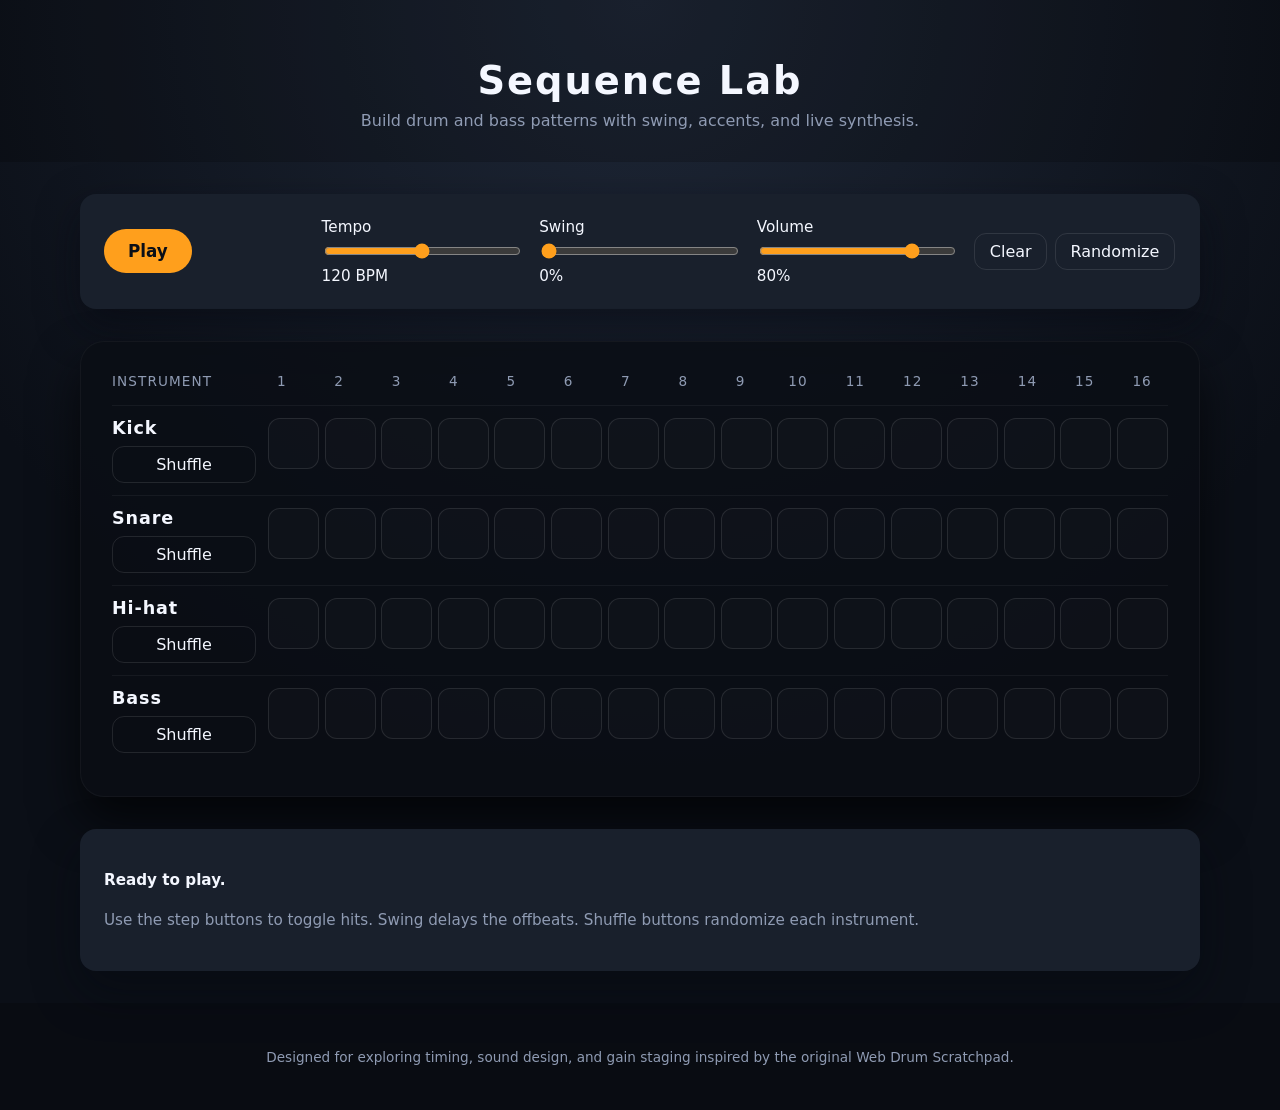
==== sequence-lab/sequencer.html @ 1fff7b7a "Restore scratchpad and move Sequence Lab assets" ====
<!DOCTYPE html>
<html lang="en">
<head>
  <meta charset="UTF-8" />
  <meta name="viewport" content="width=device-width, initial-scale=1.0" />
  <title>Sequence Lab</title>
  <link rel="stylesheet" href="sequencer.css" />
</head>
<body>
  <header class="app-header">
    <h1>Sequence Lab</h1>
    <p class="tagline">Build drum and bass patterns with swing, accents, and live synthesis.</p>
  </header>

  <main class="app">
    <section class="transport">
      <button id="play-toggle" class="primary">Play</button>
      <label>
        Tempo
        <input type="range" id="tempo" min="60" max="180" value="120" />
        <span id="tempo-display">120 BPM</span>
      </label>
      <label>
        Swing
        <input type="range" id="swing" min="0" max="60" value="0" />
        <span id="swing-display">0%</span>
      </label>
      <label>
        Volume
        <input type="range" id="volume" min="0" max="100" value="80" />
        <span id="volume-display">80%</span>
      </label>
      <div class="transport-buttons">
        <button id="clear-pattern">Clear</button>
        <button id="randomize-pattern">Randomize</button>
      </div>
    </section>

    <section class="sequence-grid" aria-label="Step sequencer grid">
      <div class="grid-header">
        <span class="row-label">Instrument</span>
        <div class="step-labels" aria-hidden="true">
          <span>1</span><span>2</span><span>3</span><span>4</span>
          <span>5</span><span>6</span><span>7</span><span>8</span>
          <span>9</span><span>10</span><span>11</span><span>12</span>
          <span>13</span><span>14</span><span>15</span><span>16</span>
        </div>
      </div>

      <div class="row" data-instrument="kick">
        <div class="row-header">
          <h2>Kick</h2>
          <button class="row-randomize" data-target="kick">Shuffle</button>
        </div>
        <div class="steps"></div>
      </div>

      <div class="row" data-instrument="snare">
        <div class="row-header">
          <h2>Snare</h2>
          <button class="row-randomize" data-target="snare">Shuffle</button>
        </div>
        <div class="steps"></div>
      </div>

      <div class="row" data-instrument="hihat">
        <div class="row-header">
          <h2>Hi-hat</h2>
          <button class="row-randomize" data-target="hihat">Shuffle</button>
        </div>
        <div class="steps"></div>
      </div>

      <div class="row" data-instrument="bass">
        <div class="row-header">
          <h2>Bass</h2>
          <button class="row-randomize" data-target="bass">Shuffle</button>
        </div>
        <div class="steps"></div>
      </div>
    </section>

    <section class="performance" aria-live="polite">
      <p id="status">Ready to play.</p>
      <p>Use the step buttons to toggle hits. Swing delays the offbeats. Shuffle buttons randomize each instrument.</p>
    </section>
  </main>

  <footer class="app-footer">
    <p>Designed for exploring timing, sound design, and gain staging inspired by the original Web Drum Scratchpad.</p>
  </footer>

  <script src="sequencer.js"></script>
</body>
</html>
---- sequence-lab/sequencer.css ----
:root {
  color-scheme: light dark;
  --bg: #10131a;
  --panel: #19202c;
  --accent: #ff9f1c;
  --accent-soft: rgba(255, 159, 28, 0.15);
  --text: #f4f7ff;
  --muted: #8f9bb3;
  --grid-border: rgba(255, 255, 255, 0.1);
  font-family: "Inter", system-ui, -apple-system, BlinkMacSystemFont, "Segoe UI", sans-serif;
}

body {
  background: radial-gradient(circle at top, #1f2838 0%, #0b0f17 60%);
  color: var(--text);
  margin: 0;
  min-height: 100vh;
  display: flex;
  flex-direction: column;
}

.app-header,
.app-footer {
  text-align: center;
  padding: 2rem 1.5rem;
  background: rgba(0, 0, 0, 0.2);
}

.app-header h1 {
  margin-bottom: 0.5rem;
  font-size: clamp(2rem, 3vw, 3rem);
  letter-spacing: 0.05em;
}

.app-header .tagline {
  color: var(--muted);
  max-width: 48rem;
  margin: 0 auto;
}

.app {
  flex: 1;
  max-width: 70rem;
  width: 100%;
  margin: 0 auto;
  padding: 2rem clamp(1rem, 4vw, 3rem);
  display: grid;
  gap: 2rem;
}

.transport {
  display: grid;
  grid-template-columns: repeat(auto-fit, minmax(12rem, 1fr));
  gap: 1rem;
  align-items: center;
  background: var(--panel);
  padding: 1.5rem;
  border-radius: 1rem;
  box-shadow: 0 1rem 2.5rem rgba(5, 8, 15, 0.5);
}

.transport label {
  display: grid;
  gap: 0.35rem;
  font-size: 0.95rem;
}

.transport input[type="range"] {
  accent-color: var(--accent);
}

.transport button {
  justify-self: start;
}

.transport-buttons {
  display: flex;
  gap: 0.5rem;
  flex-wrap: wrap;
}

.primary {
  background: var(--accent);
  color: #0b0f17;
  border: none;
  padding: 0.75rem 1.5rem;
  border-radius: 999px;
  font-weight: 600;
  font-size: 1.05rem;
  cursor: pointer;
  transition: transform 0.2s ease, box-shadow 0.2s ease;
}

.primary:hover {
  transform: translateY(-1px);
  box-shadow: 0 0.75rem 1.5rem rgba(255, 159, 28, 0.3);
}

button {
  font: inherit;
  background: transparent;
  color: inherit;
  border: 1px solid var(--grid-border);
  border-radius: 0.75rem;
  padding: 0.5rem 0.9rem;
  cursor: pointer;
  transition: background 0.2s ease, color 0.2s ease, transform 0.1s ease;
}

button:hover {
  background: rgba(255, 255, 255, 0.08);
}

.sequence-grid {
  background: rgba(10, 13, 21, 0.85);
  border-radius: 1.5rem;
  padding: clamp(1rem, 4vw, 2rem);
  box-shadow: inset 0 0 0 1px rgba(255, 255, 255, 0.04), 0 1.5rem 3rem rgba(0, 0, 0, 0.65);
}

.grid-header {
  display: grid;
  grid-template-columns: 9rem 1fr;
  align-items: center;
  margin-bottom: 1rem;
  color: var(--muted);
  font-size: 0.85rem;
  letter-spacing: 0.08em;
  text-transform: uppercase;
}

.step-labels {
  display: grid;
  grid-template-columns: repeat(16, minmax(0, 1fr));
  gap: 0.35rem;
  text-align: center;
}

.row {
  display: grid;
  grid-template-columns: 9rem 1fr;
  gap: 0.75rem;
  align-items: start;
  padding: 0.75rem 0;
  border-top: 1px solid rgba(255, 255, 255, 0.05);
}

.row:first-of-type {
  border-top: none;
}

.row-header {
  display: flex;
  flex-direction: column;
  gap: 0.5rem;
}

.row-header h2 {
  margin: 0;
  font-size: 1.1rem;
  letter-spacing: 0.05em;
}

.steps {
  display: grid;
  grid-template-columns: repeat(16, minmax(0, 1fr));
  gap: 0.35rem;
}

.step {
  aspect-ratio: 1 / 1;
  border-radius: 0.75rem;
  border: 1px solid var(--grid-border);
  background: rgba(255, 255, 255, 0.02);
  position: relative;
  overflow: hidden;
  transition: background 0.2s ease, transform 0.1s ease;
}

.step.active {
  background: var(--accent-soft);
  border-color: rgba(255, 159, 28, 0.6);
}

.step.playing::after {
  content: "";
  position: absolute;
  inset: 0;
  border: 2px solid var(--accent);
  border-radius: inherit;
  animation: pulse 0.2s ease;
}

@keyframes pulse {
  from {
    opacity: 0.75;
  }
  to {
    opacity: 0;
  }
}

.performance {
  background: var(--panel);
  padding: 1.5rem;
  border-radius: 1rem;
  box-shadow: 0 1.2rem 3rem rgba(5, 8, 15, 0.45);
  color: var(--muted);
  font-size: 0.95rem;
  line-height: 1.6;
}

.performance p:first-child {
  color: var(--text);
  font-weight: 600;
  margin-bottom: 0.5rem;
}

.app-footer {
  font-size: 0.85rem;
  color: var(--muted);
}

@media (max-width: 900px) {
  .grid-header,
  .row {
    grid-template-columns: 1fr;
  }

  .row-header {
    flex-direction: row;
    align-items: center;
    justify-content: space-between;
  }

  .row-header h2 {
    font-size: 1rem;
  }
}

@media (max-width: 600px) {
  .steps {
    grid-template-columns: repeat(8, minmax(0, 1fr));
  }

  .step-labels {
    grid-template-columns: repeat(8, minmax(0, 1fr));
  }

  .sequence-grid {
    overflow-x: auto;
  }
}
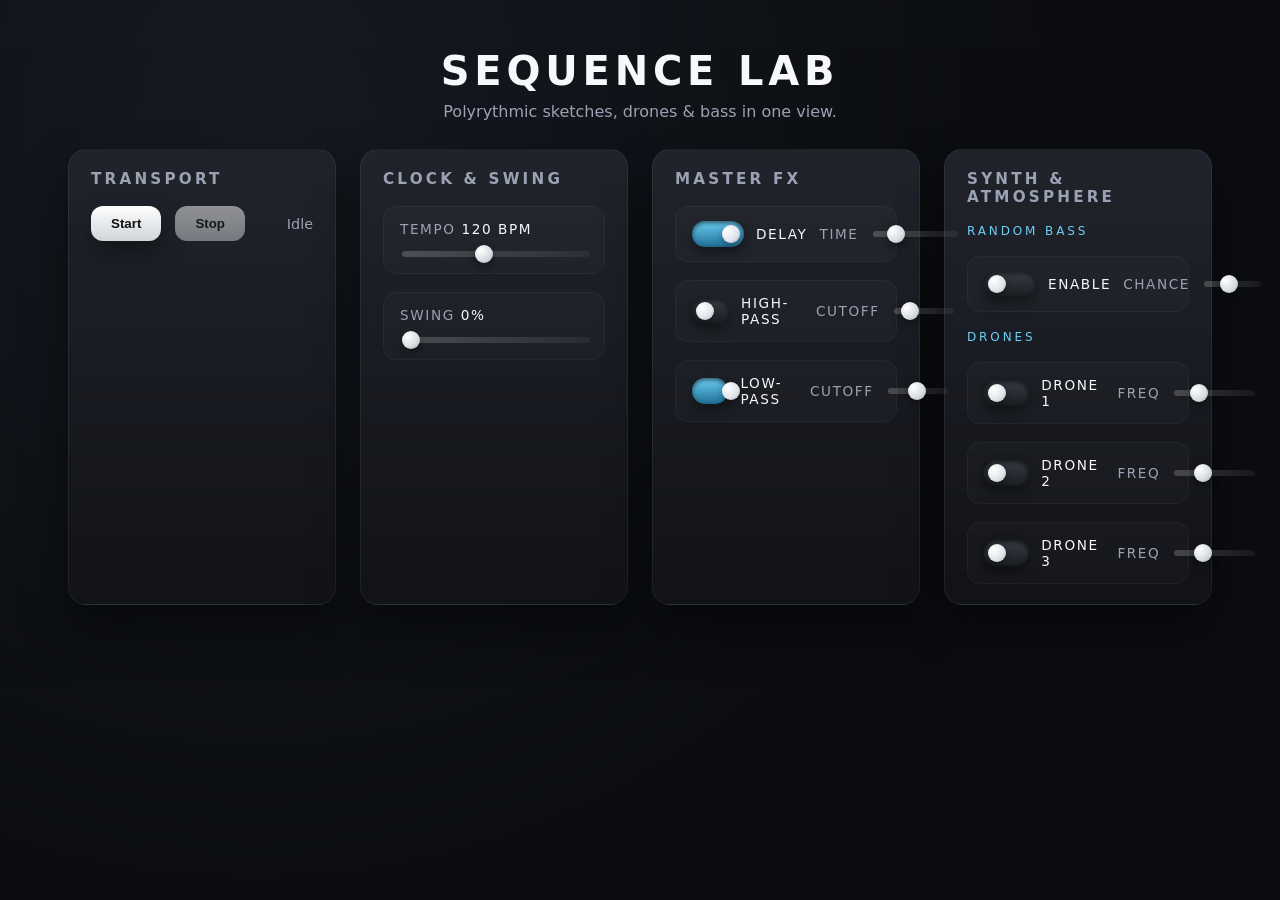
==== commit 52b5517c: "Add synth and effects controls to Sequence Lab" ====
--- a/sequence-lab/sequencer.html
+++ b/sequence-lab/sequencer.html
@@ -1,95 +1,143 @@
 <!DOCTYPE html>
 <html lang="en">
 <head>
-  <meta charset="UTF-8" />
-  <meta name="viewport" content="width=device-width, initial-scale=1.0" />
-  <title>Sequence Lab</title>
+  <meta charset="utf-8" />
+  <meta name="viewport" content="width=device-width, initial-scale=1" />
+  <title>Sequence Lab – Live Set Sketchpad</title>
   <link rel="stylesheet" href="sequencer.css" />
 </head>
 <body>
-  <header class="app-header">
-    <h1>Sequence Lab</h1>
-    <p class="tagline">Build drum and bass patterns with swing, accents, and live synthesis.</p>
-  </header>
+  <main class="layout">
+    <header class="masthead">
+      <div class="brand">Sequence Lab</div>
+      <p class="tagline">Polyrythmic sketches, drones &amp; bass in one view.</p>
+    </header>
 
-  <main class="app">
-    <section class="transport">
-      <button id="play-toggle" class="primary">Play</button>
-      <label>
-        Tempo
-        <input type="range" id="tempo" min="60" max="180" value="120" />
-        <span id="tempo-display">120 BPM</span>
-      </label>
-      <label>
-        Swing
-        <input type="range" id="swing" min="0" max="60" value="0" />
-        <span id="swing-display">0%</span>
-      </label>
-      <label>
-        Volume
-        <input type="range" id="volume" min="0" max="100" value="80" />
-        <span id="volume-display">80%</span>
-      </label>
-      <div class="transport-buttons">
-        <button id="clear-pattern">Clear</button>
-        <button id="randomize-pattern">Randomize</button>
-      </div>
-    </section>
+    <section class="panels">
+      <section class="panel transport" aria-labelledby="transport-title">
+        <h2 id="transport-title">Transport</h2>
+        <div class="transport-controls">
+          <button id="start" class="btn">Start</button>
+          <button id="stop" class="btn" disabled>Stop</button>
+          <div class="status" id="status">Idle</div>
+        </div>
+      </section>
 
-    <section class="sequence-grid" aria-label="Step sequencer grid">
-      <div class="grid-header">
-        <span class="row-label">Instrument</span>
-        <div class="step-labels" aria-hidden="true">
-          <span>1</span><span>2</span><span>3</span><span>4</span>
-          <span>5</span><span>6</span><span>7</span><span>8</span>
-          <span>9</span><span>10</span><span>11</span><span>12</span>
-          <span>13</span><span>14</span><span>15</span><span>16</span>
+      <section class="panel clock" aria-labelledby="clock-title">
+        <h2 id="clock-title">Clock &amp; Swing</h2>
+        <div class="control">
+          <label for="tempo">Tempo <span class="value" id="tempo-value">120 BPM</span></label>
+          <input type="range" id="tempo" min="60" max="200" value="120" />
         </div>
-      </div>
+        <div class="control">
+          <label for="swing">Swing <span class="value" id="swing-value">0%</span></label>
+          <input type="range" id="swing" min="0" max="100" value="0" />
+        </div>
+      </section>
 
-      <div class="row" data-instrument="kick">
-        <div class="row-header">
-          <h2>Kick</h2>
-          <button class="row-randomize" data-target="kick">Shuffle</button>
+      <section class="panel fx" aria-labelledby="fx-title">
+        <h2 id="fx-title">Master FX</h2>
+        <div class="control control--toggle">
+          <label class="toggle">
+            <input type="checkbox" id="delay-toggle" checked />
+            <span class="toggle-visual"></span>
+            <span class="toggle-label">Delay</span>
+          </label>
+          <div class="control-inline">
+            <label for="delay-time">Time</label>
+            <input type="range" id="delay-time" min="80" max="1200" value="320" />
+            <span class="value" id="delay-time-value">320 ms</span>
+          </div>
         </div>
-        <div class="steps"></div>
-      </div>
+        <div class="control control--toggle">
+          <label class="toggle">
+            <input type="checkbox" id="highpass-toggle" />
+            <span class="toggle-visual"></span>
+            <span class="toggle-label">High-pass</span>
+          </label>
+          <div class="control-inline">
+            <label for="highpass-cutoff">Cutoff</label>
+            <input type="range" id="highpass-cutoff" min="20" max="1000" value="200" />
+            <span class="value" id="highpass-cutoff-value">200 Hz</span>
+          </div>
+        </div>
+        <div class="control control--toggle">
+          <label class="toggle">
+            <input type="checkbox" id="lowpass-toggle" checked />
+            <span class="toggle-visual"></span>
+            <span class="toggle-label">Low-pass</span>
+          </label>
+          <div class="control-inline">
+            <label for="lowpass-cutoff">Cutoff</label>
+            <input type="range" id="lowpass-cutoff" min="500" max="12000" value="6000" />
+            <span class="value" id="lowpass-cutoff-value">6,000 Hz</span>
+          </div>
+        </div>
+      </section>
 
-      <div class="row" data-instrument="snare">
-        <div class="row-header">
-          <h2>Snare</h2>
-          <button class="row-randomize" data-target="snare">Shuffle</button>
+      <section class="panel synth" aria-labelledby="synth-title">
+        <h2 id="synth-title">Synth &amp; Atmosphere</h2>
+        <div class="subheading">Random Bass</div>
+        <div class="control control--toggle">
+          <label class="toggle">
+            <input type="checkbox" id="bass-toggle" />
+            <span class="toggle-visual"></span>
+            <span class="toggle-label">Enable</span>
+          </label>
+          <div class="control-inline">
+            <label for="bass-chance">Chance</label>
+            <input type="range" id="bass-chance" min="0" max="100" value="40" />
+            <span class="value" id="bass-chance-value">40%</span>
+          </div>
         </div>
-        <div class="steps"></div>
-      </div>
 
-      <div class="row" data-instrument="hihat">
-        <div class="row-header">
-          <h2>Hi-hat</h2>
-          <button class="row-randomize" data-target="hihat">Shuffle</button>
+        <div class="subheading">Drones</div>
+        <div class="drone" data-drone="1">
+          <div class="control control--toggle">
+            <label class="toggle">
+              <input type="checkbox" id="drone1-toggle" />
+              <span class="toggle-visual"></span>
+              <span class="toggle-label">Drone 1</span>
+            </label>
+            <div class="control-inline">
+              <label for="drone1-frequency">Freq</label>
+              <input type="range" id="drone1-frequency" min="40" max="320" value="110" />
+              <span class="value" id="drone1-frequency-value">110 Hz</span>
+            </div>
+          </div>
         </div>
-        <div class="steps"></div>
-      </div>
-
-      <div class="row" data-instrument="bass">
-        <div class="row-header">
-          <h2>Bass</h2>
-          <button class="row-randomize" data-target="bass">Shuffle</button>
+        <div class="drone" data-drone="2">
+          <div class="control control--toggle">
+            <label class="toggle">
+              <input type="checkbox" id="drone2-toggle" />
+              <span class="toggle-visual"></span>
+              <span class="toggle-label">Drone 2</span>
+            </label>
+            <div class="control-inline">
+              <label for="drone2-frequency">Freq</label>
+              <input type="range" id="drone2-frequency" min="80" max="520" value="220" />
+              <span class="value" id="drone2-frequency-value">220 Hz</span>
+            </div>
+          </div>
         </div>
-        <div class="steps"></div>
-      </div>
-    </section>
-
-    <section class="performance" aria-live="polite">
-      <p id="status">Ready to play.</p>
-      <p>Use the step buttons to toggle hits. Swing delays the offbeats. Shuffle buttons randomize each instrument.</p>
+        <div class="drone" data-drone="3">
+          <div class="control control--toggle">
+            <label class="toggle">
+              <input type="checkbox" id="drone3-toggle" />
+              <span class="toggle-visual"></span>
+              <span class="toggle-label">Drone 3</span>
+            </label>
+            <div class="control-inline">
+              <label for="drone3-frequency">Freq</label>
+              <input type="range" id="drone3-frequency" min="120" max="780" value="330" />
+              <span class="value" id="drone3-frequency-value">330 Hz</span>
+            </div>
+          </div>
+        </div>
+      </section>
     </section>
   </main>
 
-  <footer class="app-footer">
-    <p>Designed for exploring timing, sound design, and gain staging inspired by the original Web Drum Scratchpad.</p>
-  </footer>
-
-  <script src="sequencer.js"></script>
+  <script src="sequencer.js" defer></script>
 </body>
 </html>
--- a/sequence-lab/sequencer.css
+++ b/sequence-lab/sequencer.css
@@ -1,253 +1,263 @@
 :root {
-  color-scheme: light dark;
-  --bg: #10131a;
-  --panel: #19202c;
-  --accent: #ff9f1c;
-  --accent-soft: rgba(255, 159, 28, 0.15);
-  --text: #f4f7ff;
-  --muted: #8f9bb3;
-  --grid-border: rgba(255, 255, 255, 0.1);
-  font-family: "Inter", system-ui, -apple-system, BlinkMacSystemFont, "Segoe UI", sans-serif;
-}
-
+  --bg: #0b0d11;
+  --panel: #1c1f27;
+  --panel-edge: #101218;
+  --text: #f7f8fb;
+  --text-muted: #9aa2b4;
+  --accent: #6dcff6;
+  --accent-strong: #ff8f70;
+  --border: rgba(255, 255, 255, 0.06);
+  --shadow: 0 24px 48px rgba(0, 0, 0, 0.45);
+  --radius: 18px;
+}
+
+* {
+  box-sizing: border-box;
+}
+
+html,
 body {
-  background: radial-gradient(circle at top, #1f2838 0%, #0b0f17 60%);
+  margin: 0;
+  padding: 0;
+  font-family: "Inter", "Segoe UI", system-ui, -apple-system, sans-serif;
   color: var(--text);
+  background: radial-gradient(circle at 20% 10%, #161921 0%, #0b0d11 60%);
+  min-height: 100%;
+}
+
+.layout {
+  max-width: 1200px;
+  margin: 48px auto;
+  padding: 0 28px 80px;
+  display: flex;
+  flex-direction: column;
+  gap: 28px;
+}
+
+.masthead {
+  text-align: center;
+}
+
+.brand {
+  font-size: 2.5rem;
+  font-weight: 700;
+  letter-spacing: 0.3rem;
+  text-transform: uppercase;
+}
+
+.tagline {
+  margin: 8px 0 0;
+  color: var(--text-muted);
+  font-size: 1rem;
+}
+
+.panels {
+  display: grid;
+  grid-template-columns: repeat(auto-fit, minmax(260px, 1fr));
+  gap: 24px;
+}
+
+.panel {
+  background: linear-gradient(180deg, rgba(255, 255, 255, 0.02), rgba(0, 0, 0, 0.4)), var(--panel);
+  border-radius: var(--radius);
+  padding: 20px 22px;
+  box-shadow: var(--shadow);
+  border: 1px solid var(--border);
+  display: flex;
+  flex-direction: column;
+  gap: 18px;
+}
+
+.panel h2 {
   margin: 0;
-  min-height: 100vh;
-  display: flex;
-  flex-direction: column;
-}
-
-.app-header,
-.app-footer {
-  text-align: center;
-  padding: 2rem 1.5rem;
-  background: rgba(0, 0, 0, 0.2);
-}
-
-.app-header h1 {
-  margin-bottom: 0.5rem;
-  font-size: clamp(2rem, 3vw, 3rem);
-  letter-spacing: 0.05em;
-}
-
-.app-header .tagline {
-  color: var(--muted);
-  max-width: 48rem;
-  margin: 0 auto;
-}
-
-.app {
-  flex: 1;
-  max-width: 70rem;
+  font-size: 0.95rem;
+  letter-spacing: 0.2rem;
+  text-transform: uppercase;
+  color: var(--text-muted);
+}
+
+.transport-controls {
+  display: flex;
+  align-items: center;
+  gap: 14px;
+}
+
+.btn {
+  appearance: none;
+  border: none;
+  border-radius: 12px;
+  background: linear-gradient(180deg, #ffffff, #cfd4d8);
+  color: #111;
+  font-weight: 600;
+  padding: 10px 20px;
+  cursor: pointer;
+  box-shadow: 0 12px 24px rgba(0, 0, 0, 0.35);
+  transition: transform 0.15s ease, box-shadow 0.15s ease, opacity 0.2s ease;
+}
+
+.btn:disabled {
+  opacity: 0.5;
+  cursor: not-allowed;
+  box-shadow: none;
+}
+
+.btn:not(:disabled):active {
+  transform: translateY(1px);
+  box-shadow: 0 8px 18px rgba(0, 0, 0, 0.35);
+}
+
+.status {
+  margin-left: auto;
+  font-size: 0.9rem;
+  color: var(--text-muted);
+}
+
+.control {
+  display: flex;
+  flex-direction: column;
+  gap: 12px;
+  background: rgba(255, 255, 255, 0.02);
+  border-radius: 14px;
+  padding: 14px 16px;
+  border: 1px solid rgba(255, 255, 255, 0.04);
+}
+
+.control--toggle {
+  flex-direction: row;
+  align-items: center;
+  justify-content: space-between;
+}
+
+.control-inline {
+  display: grid;
+  grid-template-columns: auto 1fr auto;
+  align-items: center;
+  gap: 12px;
+  min-width: 220px;
+}
+
+.control label {
+  font-size: 0.85rem;
+  text-transform: uppercase;
+  letter-spacing: 0.1rem;
+  color: var(--text-muted);
+}
+
+.value {
+  font-variant-numeric: tabular-nums;
+  color: var(--text);
+  min-width: 72px;
+  text-align: right;
+}
+
+input[type="range"] {
   width: 100%;
-  margin: 0 auto;
-  padding: 2rem clamp(1rem, 4vw, 3rem);
-  display: grid;
-  gap: 2rem;
-}
-
-.transport {
-  display: grid;
-  grid-template-columns: repeat(auto-fit, minmax(12rem, 1fr));
-  gap: 1rem;
-  align-items: center;
-  background: var(--panel);
-  padding: 1.5rem;
-  border-radius: 1rem;
-  box-shadow: 0 1rem 2.5rem rgba(5, 8, 15, 0.5);
-}
-
-.transport label {
-  display: grid;
-  gap: 0.35rem;
-  font-size: 0.95rem;
-}
-
-.transport input[type="range"] {
-  accent-color: var(--accent);
-}
-
-.transport button {
-  justify-self: start;
-}
-
-.transport-buttons {
-  display: flex;
-  gap: 0.5rem;
-  flex-wrap: wrap;
-}
-
-.primary {
-  background: var(--accent);
-  color: #0b0f17;
+  appearance: none;
+  height: 6px;
+  border-radius: 999px;
+  background: linear-gradient(90deg, rgba(255, 255, 255, 0.2), rgba(255, 255, 255, 0.05));
+  outline: none;
+  position: relative;
+}
+
+input[type="range"]::-webkit-slider-thumb {
+  appearance: none;
+  width: 18px;
+  height: 18px;
+  border-radius: 50%;
+  background: radial-gradient(circle at 30% 30%, #fff, #d7dbe0 60%, #a8adb4);
+  box-shadow: 0 4px 10px rgba(0, 0, 0, 0.4);
   border: none;
-  padding: 0.75rem 1.5rem;
+  cursor: pointer;
+}
+
+input[type="range"]::-moz-range-thumb {
+  width: 18px;
+  height: 18px;
+  border-radius: 50%;
+  background: radial-gradient(circle at 30% 30%, #fff, #d7dbe0 60%, #a8adb4);
+  border: none;
+  box-shadow: 0 4px 10px rgba(0, 0, 0, 0.4);
+  cursor: pointer;
+}
+
+.toggle {
+  display: inline-flex;
+  align-items: center;
+  gap: 12px;
+  cursor: pointer;
+  user-select: none;
+  font-size: 0.85rem;
+  text-transform: uppercase;
+  letter-spacing: 0.12rem;
+}
+
+.toggle input {
+  position: absolute;
+  opacity: 0;
+  pointer-events: none;
+}
+
+.toggle-visual {
+  width: 52px;
+  height: 26px;
   border-radius: 999px;
-  font-weight: 600;
-  font-size: 1.05rem;
-  cursor: pointer;
-  transition: transform 0.2s ease, box-shadow 0.2s ease;
-}
-
-.primary:hover {
-  transform: translateY(-1px);
-  box-shadow: 0 0.75rem 1.5rem rgba(255, 159, 28, 0.3);
-}
-
-button {
-  font: inherit;
-  background: transparent;
-  color: inherit;
-  border: 1px solid var(--grid-border);
-  border-radius: 0.75rem;
-  padding: 0.5rem 0.9rem;
-  cursor: pointer;
-  transition: background 0.2s ease, color 0.2s ease, transform 0.1s ease;
-}
-
-button:hover {
-  background: rgba(255, 255, 255, 0.08);
-}
-
-.sequence-grid {
-  background: rgba(10, 13, 21, 0.85);
-  border-radius: 1.5rem;
-  padding: clamp(1rem, 4vw, 2rem);
-  box-shadow: inset 0 0 0 1px rgba(255, 255, 255, 0.04), 0 1.5rem 3rem rgba(0, 0, 0, 0.65);
-}
-
-.grid-header {
-  display: grid;
-  grid-template-columns: 9rem 1fr;
-  align-items: center;
-  margin-bottom: 1rem;
-  color: var(--muted);
-  font-size: 0.85rem;
-  letter-spacing: 0.08em;
-  text-transform: uppercase;
-}
-
-.step-labels {
-  display: grid;
-  grid-template-columns: repeat(16, minmax(0, 1fr));
-  gap: 0.35rem;
-  text-align: center;
-}
-
-.row {
-  display: grid;
-  grid-template-columns: 9rem 1fr;
-  gap: 0.75rem;
-  align-items: start;
-  padding: 0.75rem 0;
-  border-top: 1px solid rgba(255, 255, 255, 0.05);
-}
-
-.row:first-of-type {
-  border-top: none;
-}
-
-.row-header {
-  display: flex;
-  flex-direction: column;
-  gap: 0.5rem;
-}
-
-.row-header h2 {
-  margin: 0;
-  font-size: 1.1rem;
-  letter-spacing: 0.05em;
-}
-
-.steps {
-  display: grid;
-  grid-template-columns: repeat(16, minmax(0, 1fr));
-  gap: 0.35rem;
-}
-
-.step {
-  aspect-ratio: 1 / 1;
-  border-radius: 0.75rem;
-  border: 1px solid var(--grid-border);
-  background: rgba(255, 255, 255, 0.02);
+  background: linear-gradient(180deg, #383c44, #1b1d22);
   position: relative;
-  overflow: hidden;
-  transition: background 0.2s ease, transform 0.1s ease;
-}
-
-.step.active {
-  background: var(--accent-soft);
-  border-color: rgba(255, 159, 28, 0.6);
-}
-
-.step.playing::after {
+  box-shadow: inset 0 2px 4px rgba(0, 0, 0, 0.6), 0 6px 12px rgba(0, 0, 0, 0.35);
+  transition: background 0.2s ease;
+}
+
+.toggle-visual::after {
   content: "";
   position: absolute;
-  inset: 0;
-  border: 2px solid var(--accent);
-  border-radius: inherit;
-  animation: pulse 0.2s ease;
-}
-
-@keyframes pulse {
-  from {
-    opacity: 0.75;
+  top: 4px;
+  left: 4px;
+  width: 18px;
+  height: 18px;
+  border-radius: 50%;
+  background: radial-gradient(circle at 30% 30%, #fff, #e0e3e9 60%, #a8adb4);
+  transition: transform 0.2s ease;
+  box-shadow: 0 3px 8px rgba(0, 0, 0, 0.35);
+}
+
+.toggle input:checked + .toggle-visual {
+  background: linear-gradient(180deg, var(--accent), #1f6f95);
+}
+
+.toggle input:checked + .toggle-visual::after {
+  transform: translateX(26px);
+}
+
+.toggle-label {
+  color: var(--text);
+}
+
+.subheading {
+  font-size: 0.75rem;
+  text-transform: uppercase;
+  letter-spacing: 0.18rem;
+  color: var(--accent);
+}
+
+.drone {
+  display: flex;
+  flex-direction: column;
+  gap: 12px;
+}
+
+@media (max-width: 720px) {
+  .control--toggle {
+    flex-direction: column;
+    align-items: stretch;
   }
-  to {
-    opacity: 0;
+
+  .control-inline {
+    width: 100%;
+    grid-template-columns: auto 1fr;
   }
-}
-
-.performance {
-  background: var(--panel);
-  padding: 1.5rem;
-  border-radius: 1rem;
-  box-shadow: 0 1.2rem 3rem rgba(5, 8, 15, 0.45);
-  color: var(--muted);
-  font-size: 0.95rem;
-  line-height: 1.6;
-}
-
-.performance p:first-child {
-  color: var(--text);
-  font-weight: 600;
-  margin-bottom: 0.5rem;
-}
-
-.app-footer {
-  font-size: 0.85rem;
-  color: var(--muted);
-}
-
-@media (max-width: 900px) {
-  .grid-header,
-  .row {
-    grid-template-columns: 1fr;
+
+  .control-inline .value {
+    justify-self: end;
   }
-
-  .row-header {
-    flex-direction: row;
-    align-items: center;
-    justify-content: space-between;
-  }
-
-  .row-header h2 {
-    font-size: 1rem;
-  }
-}
-
-@media (max-width: 600px) {
-  .steps {
-    grid-template-columns: repeat(8, minmax(0, 1fr));
-  }
-
-  .step-labels {
-    grid-template-columns: repeat(8, minmax(0, 1fr));
-  }
-
-  .sequence-grid {
-    overflow-x: auto;
-  }
-}
+}
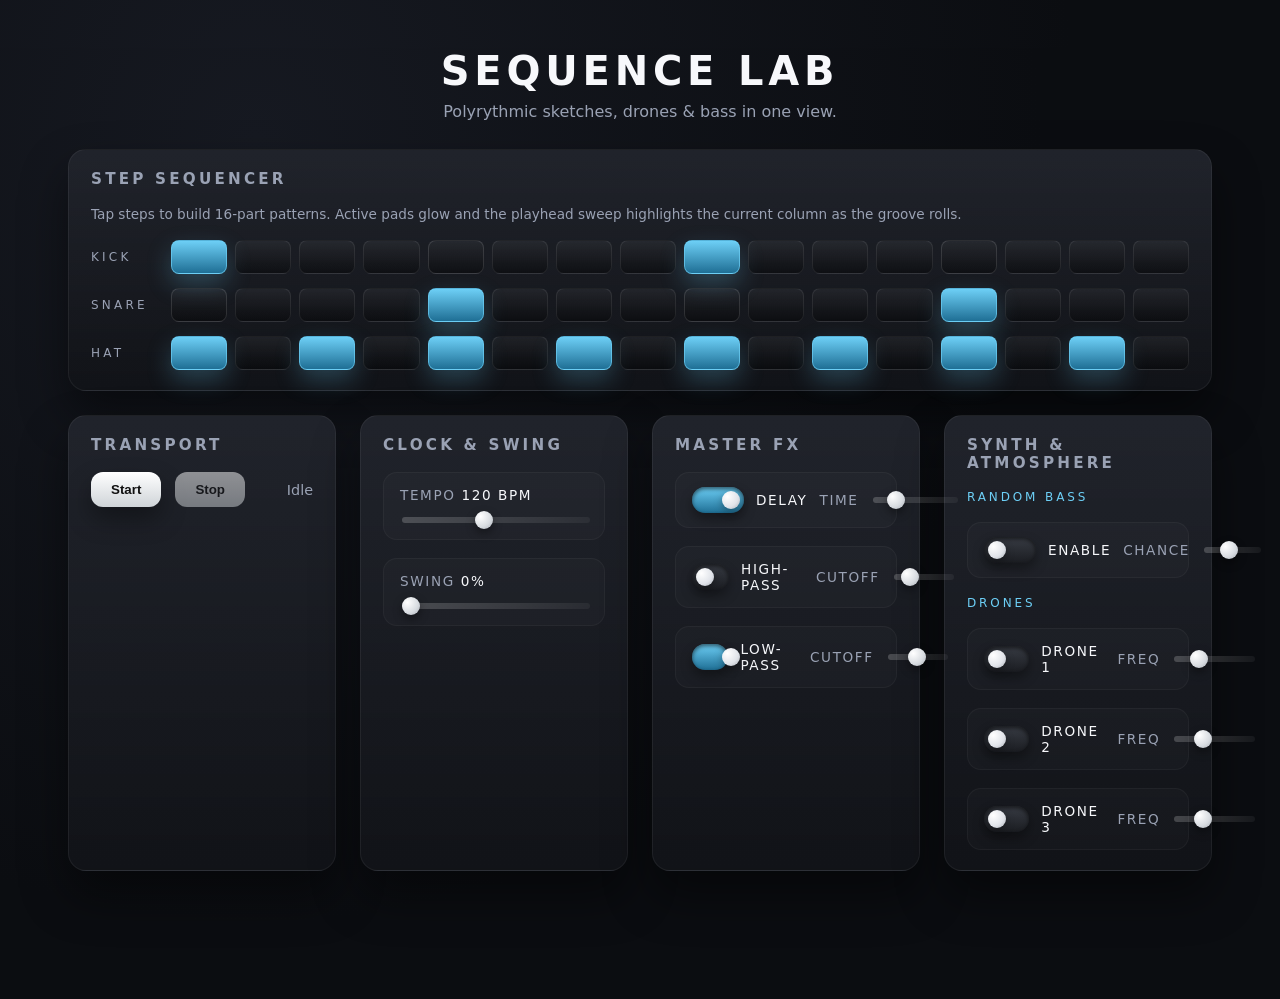
==== commit b92c4807: "Restore sequencer grid and drum voices" ====
--- a/sequence-lab/sequencer.html
+++ b/sequence-lab/sequencer.html
@@ -14,6 +14,15 @@
     </header>
 
     <section class="panels">
+      <section class="panel sequencer" aria-labelledby="sequencer-title">
+        <h2 id="sequencer-title">Step Sequencer</h2>
+        <p class="sequencer-note">
+          Tap steps to build 16-part patterns. Active pads glow and the playhead sweep highlights the
+          current column as the groove rolls.
+        </p>
+        <div class="sequencer-grid" id="sequencer-grid" role="grid" aria-label="16 step sequencer"></div>
+      </section>
+
       <section class="panel transport" aria-labelledby="transport-title">
         <h2 id="transport-title">Transport</h2>
         <div class="transport-controls">
--- a/sequence-lab/sequencer.css
+++ b/sequence-lab/sequencer.css
@@ -68,12 +68,85 @@
   gap: 18px;
 }
 
+.panel.sequencer {
+  grid-column: 1 / -1;
+  gap: 16px;
+}
+
 .panel h2 {
   margin: 0;
   font-size: 0.95rem;
   letter-spacing: 0.2rem;
   text-transform: uppercase;
   color: var(--text-muted);
+}
+
+.sequencer-note {
+  margin: 0;
+  color: var(--text-muted);
+  font-size: 0.85rem;
+  line-height: 1.5;
+}
+
+.sequencer-grid {
+  display: flex;
+  flex-direction: column;
+  gap: 14px;
+}
+
+.sequencer-row {
+  display: flex;
+  align-items: center;
+  gap: 16px;
+}
+
+.sequencer-label {
+  width: 64px;
+  font-size: 0.75rem;
+  letter-spacing: 0.2rem;
+  text-transform: uppercase;
+  color: var(--text-muted);
+}
+
+.steps {
+  flex: 1;
+  display: grid;
+  grid-template-columns: repeat(16, minmax(0, 1fr));
+  gap: 8px;
+}
+
+.step {
+  appearance: none;
+  border: 1px solid rgba(255, 255, 255, 0.08);
+  background: linear-gradient(180deg, rgba(255, 255, 255, 0.05), rgba(0, 0, 0, 0.4));
+  border-radius: 8px;
+  height: 34px;
+  cursor: pointer;
+  transition: background 0.15s ease, border-color 0.15s ease, box-shadow 0.15s ease,
+    transform 0.1s ease;
+}
+
+.step:hover {
+  border-color: rgba(255, 255, 255, 0.18);
+}
+
+.step:focus-visible {
+  outline: 2px solid var(--accent);
+  outline-offset: 2px;
+}
+
+.step.step--beat {
+  border-color: rgba(255, 255, 255, 0.12);
+}
+
+.step.active {
+  background: linear-gradient(180deg, var(--accent), #1f6f95);
+  border-color: rgba(109, 207, 246, 0.7);
+  box-shadow: 0 10px 24px rgba(109, 207, 246, 0.25);
+}
+
+.step.playing {
+  box-shadow: inset 0 0 0 2px var(--accent-strong), 0 0 16px rgba(255, 143, 112, 0.35);
 }
 
 .transport-controls {
@@ -260,4 +333,18 @@
   .control-inline .value {
     justify-self: end;
   }
-}
+
+  .sequencer-row {
+    flex-direction: column;
+    align-items: stretch;
+    gap: 12px;
+  }
+
+  .sequencer-label {
+    width: 100%;
+  }
+
+  .steps {
+    grid-template-columns: repeat(8, minmax(0, 1fr));
+  }
+}
